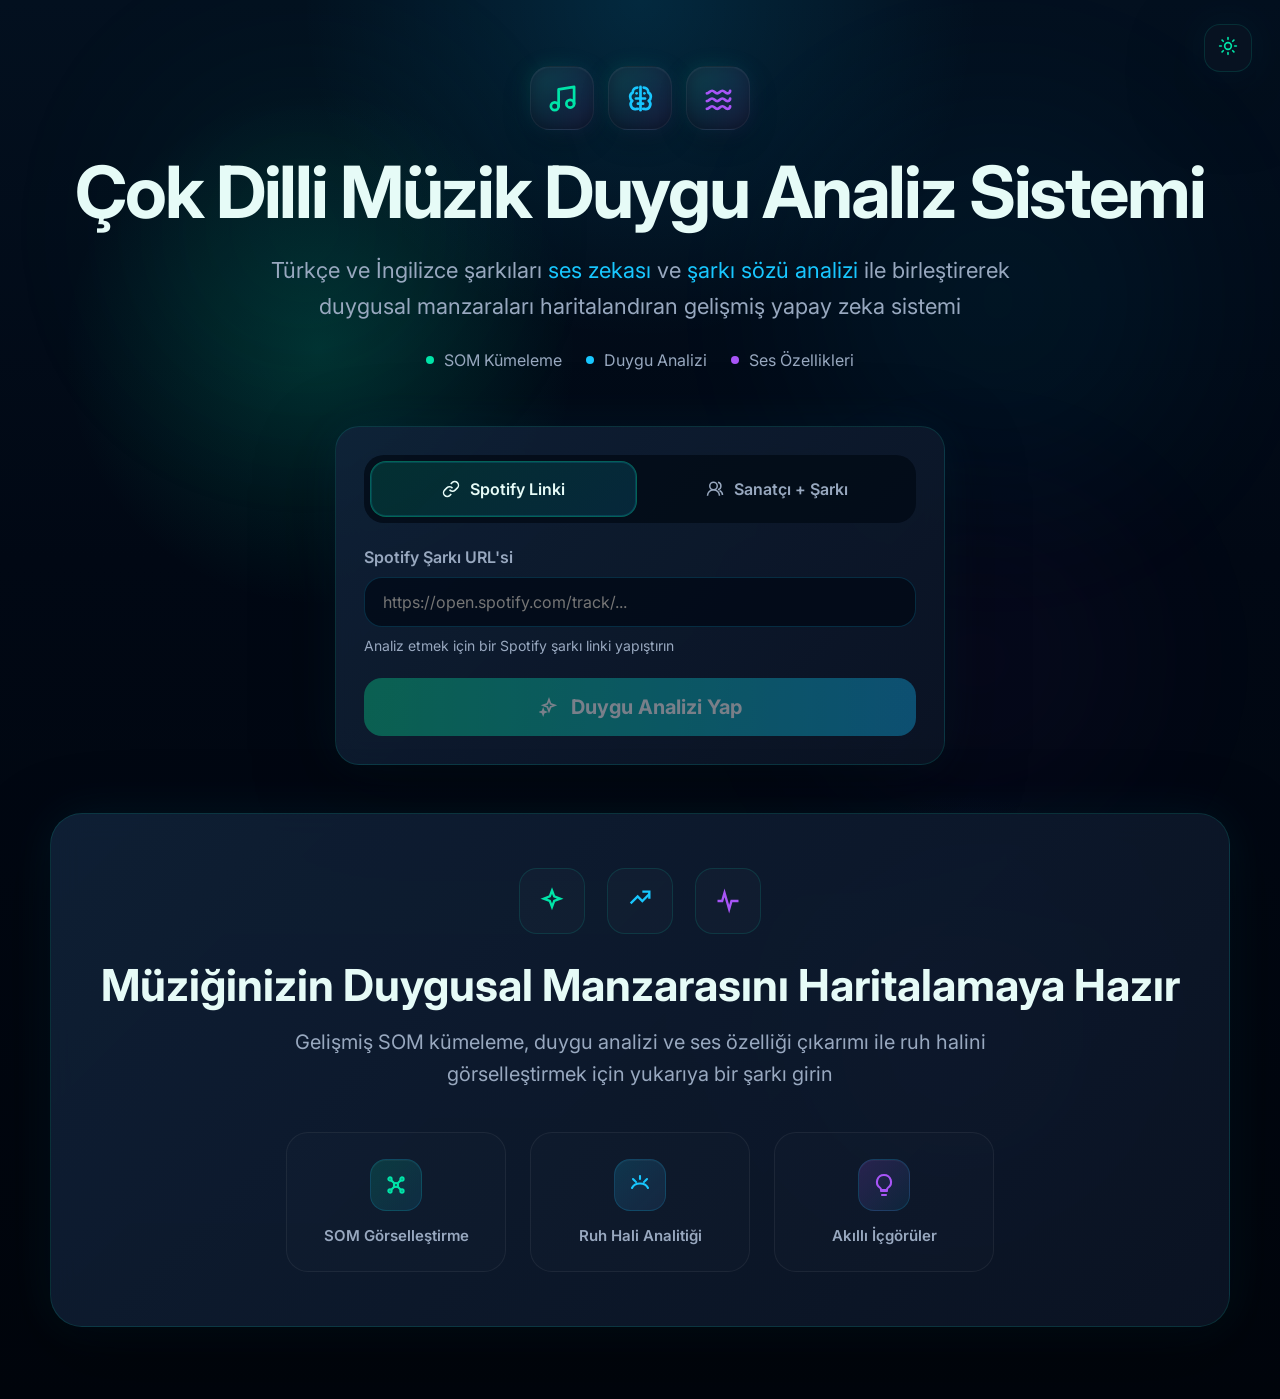
==== frontend/index.html @ 8e9bca15 "Add premium frontend UI for music mood analyzer" ====
<!DOCTYPE html>
<html lang="tr">

<head>
  <meta charset="UTF-8" />
  <meta name="viewport" content="width=device-width, initial-scale=1.0" />
  <title>Çok Dilli Müzik Duygu Analiz Sistemi</title>
  <link rel="preconnect" href="https://fonts.googleapis.com">
  <link rel="preconnect" href="https://fonts.gstatic.com" crossorigin>
  <link href="https://fonts.googleapis.com/css2?family=Inter:wght@400;500;600;700;800&display=swap" rel="stylesheet">
  <link rel="stylesheet" href="styles.css" />
</head>

<body data-theme="dark">
  <div class="bg-orb orb-1"></div>
  <div class="bg-orb orb-2"></div>
  <div class="bg-orb orb-3"></div>

  <button class="theme-toggle" id="themeToggle" aria-label="Temayı değiştir">
    <span class="theme-toggle__sun">
      <svg viewBox="0 0 24 24" fill="none" stroke="currentColor" stroke-width="2" stroke-linecap="round"
        stroke-linejoin="round">
        <circle cx="12" cy="12" r="4"></circle>
        <path d="M12 2v2"></path>
        <path d="M12 20v2"></path>
        <path d="m4.93 4.93 1.41 1.41"></path>
        <path d="m17.66 17.66 1.41 1.41"></path>
        <path d="M2 12h2"></path>
        <path d="M20 12h2"></path>
        <path d="m6.34 17.66-1.41 1.41"></path>
        <path d="m19.07 4.93-1.41 1.41"></path>
      </svg>
    </span>
  </button>

  <main class="page">
    <section class="hero container">
      <div class="hero-icons">
        <div class="icon-wrapper music-icon" aria-hidden="true">
          <svg viewBox="0 0 24 24" fill="none" stroke="currentColor" stroke-width="2.1" stroke-linecap="round"
            stroke-linejoin="round">
            <path d="M9 18V5l12-2v13"></path>
            <circle cx="6" cy="18" r="3"></circle>
            <circle cx="18" cy="16" r="3"></circle>
          </svg>
        </div>

        <div class="icon-wrapper brain-icon" aria-hidden="true">
          <svg viewBox="0 0 24 24" fill="none" stroke="currentColor" stroke-width="2.1" stroke-linecap="round"
            stroke-linejoin="round">
            <path d="M9.5 3.5A3.5 3.5 0 0 0 6 7v.3A3.7 3.7 0 0 0 4 10.7c0 1.3.66 2.45 1.68 3.1A3.6 3.6 0 0 0 9 20h1">
            </path>
            <path
              d="M14.5 3.5A3.5 3.5 0 0 1 18 7v.3a3.7 3.7 0 0 1 2 3.4c0 1.3-.66 2.45-1.68 3.1A3.6 3.6 0 0 1 15 20h-1">
            </path>
            <path d="M12 3v18"></path>
            <path d="M9 8h.01"></path>
            <path d="M15 8h.01"></path>
            <path d="M8.5 12H12"></path>
            <path d="M12 12h3.5"></path>
            <path d="M10 16h2"></path>
            <path d="M12 16h2"></path>
          </svg>
        </div>

        <div class="icon-wrapper wave-icon" aria-hidden="true">
          <svg viewBox="0 0 24 24" fill="none" stroke="currentColor" stroke-width="2.1" stroke-linecap="round"
            stroke-linejoin="round">
            <path d="M3 8c2 0 2-2 4-2s2 2 4 2 2-2 4-2 2 2 4 2 2-2 2-2"></path>
            <path d="M3 14c2 0 2-2 4-2s2 2 4 2 2-2 4-2 2 2 4 2 2-2 2-2"></path>
            <path d="M3 20c2 0 2-2 4-2s2 2 4 2 2-2 4-2 2 2 4 2 2-2 2-2"></path>
          </svg>
        </div>
      </div>

      <h1>Çok Dilli Müzik Duygu Analiz Sistemi</h1>
      <p class="hero-subtitle">
        Türkçe ve İngilizce şarkıları <span>ses zekası</span> ve <span>şarkı sözü analizi</span>
        ile birleştirerek duygusal manzaraları haritalandıran gelişmiş yapay zeka sistemi
      </p>

      <div class="hero-tags">
        <span><i class="dot dot-green"></i>SOM Kümeleme</span>
        <span><i class="dot dot-cyan"></i>Duygu Analizi</span>
        <span><i class="dot dot-purple"></i>Ses Özellikleri</span>
      </div>
    </section>

    <section class="analyzer container glass-panel">
      <div class="input-tabs" role="tablist" aria-label="Girdi tipi seçimi">
        <button class="tab-btn active" data-mode="spotify" role="tab" aria-selected="true">
          <svg viewBox="0 0 24 24" fill="none" stroke="currentColor" stroke-width="2">
            <path d="M10 13a5 5 0 0 0 7.54.54l3-3a5 5 0 0 0-7.07-7.07L11.65 5.3"></path>
            <path d="M14 11a5 5 0 0 0-7.54-.54l-3 3a5 5 0 0 0 7.07 7.07l1.83-1.83"></path>
          </svg>
          Spotify Linki
        </button>
        <button class="tab-btn" data-mode="manual" role="tab" aria-selected="false">
          <svg viewBox="0 0 24 24" fill="none" stroke="currentColor" stroke-width="2">
            <path d="M18 21a8 8 0 0 0-16 0"></path>
            <circle cx="10" cy="8" r="5"></circle>
            <path d="M22 20c0-3-2-5-4-6"></path>
            <path d="M16 3.13a5 5 0 0 1 0 9.75"></path>
          </svg>
          Sanatçı + Şarkı
        </button>
      </div>

      <form id="analysisForm" class="analysis-form" novalidate>
        <div class="mode-panel" id="spotifyPanel">
          <label class="field-label" for="spotifyUrl">Spotify Şarkı URL'si</label>
          <input id="spotifyUrl" class="field-input" type="url" placeholder="https://open.spotify.com/track/..." />
          <p class="helper-text">Analiz etmek için bir Spotify şarkı linki yapıştırın</p>
        </div>

        <div class="mode-panel hidden" id="manualPanel">
          <label class="field-label" for="artistName">Sanatçı Adı</label>
          <input id="artistName" class="field-input" type="text" placeholder="Sezen Aksu" />

          <label class="field-label second-label" for="songName">Şarkı Adı</label>
          <input id="songName" class="field-input" type="text" placeholder="Zalim" />
          <p class="helper-text">Manuel analiz için hem sanatçı hem de şarkı adını girin</p>
        </div>

        <button class="primary-btn" id="analyzeBtn" type="submit" disabled>
          <svg viewBox="0 0 24 24" fill="none" stroke="currentColor" stroke-width="2">
            <path d="m12 3 1.9 5.1L19 10l-5.1 1.9L12 17l-1.9-5.1L5 10l5.1-1.9L12 3Z"></path>
            <path d="M5 21l.8-2.2L8 18l-2.2-.8L5 15l-.8 2.2L2 18l2.2.8L5 21Z"></path>
          </svg>
          Duygu Analizi Yap
        </button>
      </form>
    </section>

    <section class="container state-panel glass-panel" id="emptyState">
      <div class="state-icons">
        <span class="mini-icon mini-green">
          <svg viewBox="0 0 24 24" fill="none" stroke="currentColor" stroke-width="2">
            <path d="m12 3 1.9 5.1L19 10l-5.1 1.9L12 17l-1.9-5.1L5 10l5.1-1.9L12 3Z"></path>
          </svg>
        </span>
        <span class="mini-icon mini-cyan">
          <svg viewBox="0 0 24 24" fill="none" stroke="currentColor" stroke-width="2">
            <path d="m4 14 6-6 4 4 6-6"></path>
            <path d="M20 10V4h-6"></path>
          </svg>
        </span>
        <span class="mini-icon mini-purple">
          <svg viewBox="0 0 24 24" fill="none" stroke="currentColor" stroke-width="2">
            <path d="M3 12h4l2-7 4 14 2-7h6"></path>
          </svg>
        </span>
      </div>
      <h2>Müziğinizin Duygusal Manzarasını Haritalamaya Hazır</h2>
      <p>Gelişmiş SOM kümeleme, duygu analizi ve ses özelliği çıkarımı ile ruh halini görselleştirmek için yukarıya bir
        şarkı girin</p>
      <div class="empty-grid">
        <div class="empty-box">
          <div class="empty-icon icon-som">
            <svg viewBox="0 0 24 24" fill="none" stroke="currentColor" stroke-width="2.1" stroke-linecap="round"
              stroke-linejoin="round">
              <circle cx="6" cy="6" r="1.6"></circle>
              <circle cx="18" cy="6" r="1.6"></circle>
              <circle cx="6" cy="18" r="1.6"></circle>
              <circle cx="18" cy="18" r="1.6"></circle>
              <circle cx="12" cy="12" r="2"></circle>
              <path d="M7.5 7.5 10.5 10.5"></path>
              <path d="M16.5 7.5 13.5 10.5"></path>
              <path d="M7.5 16.5 10.5 13.5"></path>
              <path d="M16.5 16.5 13.5 13.5"></path>
            </svg>
          </div>
          <strong>SOM Görselleştirme</strong>
        </div>

        <div class="empty-box">
          <div class="empty-icon icon-mood">
            <svg viewBox="0 0 24 24" fill="none" stroke="currentColor" stroke-width="2.1" stroke-linecap="round"
              stroke-linejoin="round">
              <path d="M4 15c1.2-2.8 3.8-4.5 8-4.5s6.8 1.7 8 4.5"></path>
              <path d="M8 9h.01"></path>
              <path d="M16 9h.01"></path>
              <path d="M12 3v3"></path>
              <path d="M5 6l2 2"></path>
              <path d="M19 6l-2 2"></path>
            </svg>
          </div>
          <strong>Ruh Hali Analitiği</strong>
        </div>

        <div class="empty-box">
          <div class="empty-icon icon-insight">
            <svg viewBox="0 0 24 24" fill="none" stroke="currentColor" stroke-width="2.1" stroke-linecap="round"
              stroke-linejoin="round">
              <path d="M9 18h6"></path>
              <path d="M10 22h4"></path>
              <path d="M12 2a7 7 0 0 0-4 12.75c.6.42 1 1.1 1 1.84V17h6v-.41c0-.74.4-1.42 1-1.84A7 7 0 0 0 12 2z"></path>
            </svg>
          </div>
          <strong>Akıllı İçgörüler</strong>
        </div>
      </div>
    </section>

    <section class="container state-panel glass-panel hidden" id="loadingState">
      <div class="loader-ring"></div>
      <h2>Şarkınız Analiz Ediliyor</h2>
      <div class="progress-bar"><span id="progressFill"></span></div>
      <ul class="loading-steps" id="loadingSteps">
        <li class="active">Track özellikleri çıkarılıyor</li>
        <li>Şarkı sözü duygusu inceleniyor</li>
        <li>Duygusal koordinatlar hesaplanıyor</li>
        <li>SOM küme haritası oluşturuluyor</li>
      </ul>
      <div class="grid-loader">
        <span></span><span></span><span></span><span></span><span></span>
        <span></span><span></span><span></span><span></span><span></span>
        <span></span><span></span><span></span><span></span><span></span>
        <span></span><span></span><span></span><span></span><span></span>
        <span></span><span></span><span></span><span></span><span></span>
      </div>
    </section>

    <section class="container results hidden" id="resultsSection">
      <div class="glass-panel som-panel">
        <h2>Kendini Düzenleyen Harita Analizi</h2>
        <p>Duygusal konumlandırma ve ruh hali küme görselleştirmesi</p>

        <div class="som-map" id="somMap">
          <div class="som-region region-top-left">Enerjik</div>
          <div class="som-region region-top-right">Mutlu</div>
          <div class="som-region region-center">Nötr</div>
          <div class="som-region region-bottom-left">Sakin</div>
          <div class="som-region region-bottom-right">Melankolik</div>
          <div class="coord-chip" id="coordChip">Konum: (3.2, 1.8)</div>
          <div class="song-marker" id="songMarker"></div>
        </div>
      </div>

      <div class="result-grid top-grid">
        <article class="glass-panel summary-card">
          <div class="card-head">
            <div>
              <span class="eyebrow">Tahmin Edilen Ruh Hali</span>
              <h3 id="moodTitle">Enerjik ve Mutlu</h3>
            </div>
            <div class="icon-badge badge-green">
              <svg viewBox="0 0 24 24" fill="none" stroke="currentColor" stroke-width="2">
                <path
                  d="M19 14c1.49-1.46 2-3.23 2-4.8A5.2 5.2 0 0 0 15.8 4C14.24 4 12.7 4.74 12 6c-.7-1.26-2.24-2-3.8-2A5.2 5.2 0 0 0 3 9.2c0 1.57.51 3.34 2 4.8L12 21Z">
                </path>
              </svg>
            </div>
          </div>

          <div class="metric-row">
            <div class="metric-head"><span>Güven</span><strong id="confidenceValue">87%</strong></div>
            <div class="metric-track"><span id="confidenceBar"></span></div>
          </div>

          <div class="metric-row">
            <div class="metric-head"><span>Yoğunluk</span><strong id="intensityValue">78%</strong></div>
            <div class="metric-track purple"><span id="intensityBar"></span></div>
          </div>

          <div class="card-footnote" id="footnote">Yüksek korelasyon tespit edildi</div>
        </article>

        <article class="glass-panel song-card">
          <div class="card-head">
            <div>
              <span class="eyebrow">Şarkı Bilgisi</span>
              <h3 id="songTitle">Yalnızlık Paylaşılmaz</h3>
              <p class="artist" id="artistTitle">Teoman</p>
            </div>
            <div class="icon-badge badge-cyan">
              <svg viewBox="0 0 24 24" fill="none" stroke="currentColor" stroke-width="2">
                <path d="M9 18V5l12-2v13"></path>
                <circle cx="6" cy="18" r="3"></circle>
                <circle cx="18" cy="16" r="3"></circle>
              </svg>
            </div>
          </div>
          <div class="meta-list">
            <div><span>Kaynak:</span> <strong id="sourceValue">Spotify</strong></div>
            <div><span>Dil:</span> <strong class="pill" id="languageValue">Türkçe</strong></div>
          </div>
        </article>
      </div>


      <div class="result-grid charts-grid">
        <article class="glass-panel chart-card">
          <h3>Ses Özellikleri</h3>
          <svg class="radar-svg" viewBox="0 0 420 320" id="radarChart"></svg>
        </article>

        <article class="glass-panel chart-card">
          <h3>Ruh Hali Dağılımı</h3>
          <div class="horizontal-chart" id="moodBars"></div>
        </article>
      </div>

      <article class="glass-panel chart-card full-width">
        <h3>Duygu Analizi</h3>
        <div class="vertical-chart" id="lyricsBars"></div>
      </article>
    </section>
  </main>

  <script src="script.js"></script>
</body>

</html>
---- frontend/styles.css ----
:root {
  --bg: #020617;
  --bg-secondary: #061428;
  --surface: rgba(13, 27, 45, 0.84);
  --surface-strong: rgba(8, 19, 34, 0.95);
  --surface-soft: rgba(17, 31, 53, 0.68);
  --text: #e6fbf7;
  --text-soft: #98a8bf;
  --border: rgba(0, 255, 200, 0.12);
  --shadow: 0 24px 80px rgba(0, 0, 0, 0.4), 0 0 50px rgba(0, 197, 255, 0.08);
  --green: #00e4a8;
  --green-2: #00b88a;
  --cyan: #18c7ff;
  --purple: #a855f7;
  --yellow: #fbbf24;
  --graybar: #7a8699;
  --panel-gradient: linear-gradient(135deg, rgba(17, 36, 60, 0.82), rgba(11, 20, 36, 0.92));
  --page-gradient: radial-gradient(circle at top center, rgba(0, 194, 255, 0.14), transparent 22%),
    radial-gradient(circle at 25% 25%, rgba(0, 228, 168, 0.16), transparent 18%),
    radial-gradient(circle at 75% 75%, rgba(124, 58, 237, 0.12), transparent 18%),
    linear-gradient(180deg, #03101f 0%, #010814 40%, #00050c 100%);
}

* { box-sizing: border-box; }
html { scroll-behavior: smooth; }
body {
  margin: 0;
  min-height: 100vh;
  font-family: "Inter", system-ui, sans-serif;
  color: var(--text);
  background: var(--page-gradient);
  overflow-x: hidden;
}

button, input { font: inherit; }
.hidden { display: none !important; }

.page {
  position: relative;
  padding: 42px 0 72px;
}

.container {
  width: min(1180px, calc(100% - 40px));
  margin: 0 auto;
}

.bg-orb {
  position: fixed;
  border-radius: 50%;
  filter: blur(110px);
  opacity: 0.32;
  pointer-events: none;
  z-index: -1;
}
.orb-1 { width: 300px; height: 300px; top: 80px; left: 12%; background: rgba(0, 228, 168, 0.22); }
.orb-2 { width: 360px; height: 360px; top: 120px; right: 8%; background: rgba(24, 199, 255, 0.2); }
.orb-3 { width: 300px; height: 300px; bottom: 10%; right: 12%; background: rgba(168, 85, 247, 0.18); }

.theme-toggle {
  position: fixed;
  top: 24px;
  right: 28px;
  width: 48px;
  height: 48px;
  border-radius: 16px;
  border: 1px solid var(--border);
  background: var(--surface-strong);
  color: var(--green);
  box-shadow: var(--shadow);
  display: grid;
  place-items: center;
  cursor: pointer;
  z-index: 10;
}
.theme-toggle svg { width: 20px; height: 20px; }

.glass-panel {
  background: var(--panel-gradient);
  border: 1px solid var(--border);
  box-shadow: var(--shadow);
  backdrop-filter: blur(16px);
}

.hero {
  text-align: center;
  padding-top: 24px;
}
.hero-icons {
  display: inline-flex;
  align-items: center;
  gap: 14px;
  margin-bottom: 24px;
}

.icon-wrapper {
  width: 64px;
  height: 64px;
  border-radius: 20px;
  display: grid;
  place-items: center;
  position: relative;
  background:
    linear-gradient(180deg, rgba(18, 35, 58, 0.9), rgba(8, 18, 34, 0.92));
  border: 1px solid rgba(255, 255, 255, 0.06);
  box-shadow:
    0 10px 28px rgba(0, 0, 0, 0.24),
    inset 0 1px 0 rgba(255, 255, 255, 0.04);
  backdrop-filter: blur(10px);
}

.icon-wrapper::before {
  content: "";
  position: absolute;
  inset: -1px;
  border-radius: inherit;
  background: linear-gradient(135deg,
    rgba(0, 228, 168, 0.36),
    rgba(24, 199, 255, 0.18),
    rgba(168, 85, 247, 0.24));
  z-index: -1;
  filter: blur(10px);
  opacity: 0.55;
}

.icon-wrapper svg {
  width: 31px;
  height: 31px;
}

.music-icon { color: var(--green); }
.brain-icon { color: var(--cyan); }
.wave-icon  { color: var(--purple); }

body[data-theme="light"] .icon-wrapper {
  background: linear-gradient(180deg, rgba(255,255,255,0.9), rgba(241,248,255,0.92));
  border: 1px solid rgba(24, 199, 255, 0.12);
}
.hero h1 {
  margin: 0;
  font-size: clamp(42px, 6vw, 72px);
  font-weight: 700;
  line-height: 1.05;
  letter-spacing: -0.03em;
}
.hero-subtitle {
  width: min(820px, 100%);
  margin: 22px auto 0;
  font-size: clamp(18px, 2vw, 22px);
  color: var(--text-soft);
  line-height: 1.65;
}
.hero-subtitle span {
  color: var(--cyan);
}
.hero-tags {
  margin-top: 26px;
  display: flex;
  justify-content: center;
  flex-wrap: wrap;
  gap: 24px;
  color: var(--text-soft);
}
.hero-tags span {
  display: inline-flex;
  align-items: center;
  gap: 10px;
}
.dot {
  width: 8px;
  height: 8px;
  border-radius: 50%;
  display: inline-block;
}
.dot-green { background: var(--green); }
.dot-cyan { background: var(--cyan); }
.dot-purple { background: var(--purple); }

.analyzer {
  width: min(610px, calc(100% - 40px));
  margin-top: 56px;
  padding: 28px;
  border-radius: 24px;
}
.input-tabs {
  display: grid;
  grid-template-columns: 1fr 1fr;
  gap: 6px;
  padding: 6px;
  border-radius: 20px;
  background: rgba(2, 10, 22, 0.8);
}
.tab-btn {
  min-height: 56px;
  border: 1px solid transparent;
  border-radius: 16px;
  background: transparent;
  color: var(--text-soft);
  cursor: pointer;
  font-weight: 600;
  display: inline-flex;
  align-items: center;
  justify-content: center;
  gap: 10px;
  transition: 0.25s ease;
}
.tab-btn svg { width: 18px; height: 18px; }
.tab-btn.active {
  color: var(--text);
  background: linear-gradient(135deg, rgba(0, 228, 168, 0.16), rgba(24, 199, 255, 0.14));
  border-color: rgba(0, 228, 168, 0.3);
  box-shadow: inset 0 0 0 1px rgba(24, 199, 255, 0.15);
}
.analysis-form {
  margin-top: 24px;
}
.field-label {
  display: block;
  margin-bottom: 10px;
  font-weight: 600;
  color: var(--text-soft);
}
.second-label { margin-top: 18px; }
.field-input {
  width: 100%;
  height: 50px;
  border-radius: 18px;
  border: 1px solid rgba(24, 199, 255, 0.18);
  background: rgba(0, 8, 20, 0.7);
  color: var(--text);
  padding: 0 18px;
  outline: none;
  transition: 0.25s ease;
}
body[data-theme="light"] .field-input {
  background: rgba(255, 255, 255, 0.72);
}
.field-input:focus {
  border-color: rgba(24, 199, 255, 0.62);
  box-shadow: 0 0 0 3px rgba(24, 199, 255, 0.12);
}
.helper-text {
  font-size: 14px;
  color: var(--text-soft);
  margin: 10px 0 0;
}
.primary-btn {
  width: 100%;
  margin-top: 24px;
  min-height: 58px;
  border: 0;
  border-radius: 18px;
  background: linear-gradient(90deg, #09b77e 0%, #1099d0 100%);
  color: white;
  font-weight: 700;
  font-size: 20px;
  display: inline-flex;
  align-items: center;
  justify-content: center;
  gap: 12px;
  cursor: pointer;
  box-shadow: 0 18px 40px rgba(0, 228, 168, 0.18);
  transition: transform 0.22s ease, opacity 0.22s ease;
}
.primary-btn svg { width: 20px; height: 20px; }
.primary-btn:hover:not(:disabled) { transform: translateY(-1px); }
.primary-btn:disabled {
  opacity: 0.45;
  cursor: not-allowed;
  box-shadow: none;
}

.state-panel {
  margin-top: 48px;
  border-radius: 32px;
  padding: 54px 28px;
  text-align: center;
}
.state-icons {
  display: flex;
  justify-content: center;
  gap: 22px;
  margin-bottom: 24px;
}
.mini-icon {
  width: 66px;
  height: 66px;
  border-radius: 18px;
  display: grid;
  place-items: center;
  background: rgba(255, 255, 255, 0.02);
  border: 1px solid var(--border);
}
.mini-icon svg { width: 28px; height: 28px; }
.mini-green { color: var(--green); }
.mini-cyan { color: var(--cyan); }
.mini-purple { color: var(--purple); }
.state-panel h2 {
  margin: 0;
  font-size: clamp(28px, 4vw, 44px);
}
.state-panel p {
  width: min(760px, 100%);
  margin: 14px auto 0;
  color: var(--text-soft);
  font-size: 20px;
  line-height: 1.6;
}
.empty-grid {
  margin-top: 42px;
  display: grid;
  grid-template-columns: repeat(3, minmax(180px, 220px));
  justify-content: center;
  gap: 24px;
}
.empty-box {
  border-radius: 22px;
  padding: 26px 18px;
  border: 1px solid rgba(255, 255, 255, 0.06);
  background: rgba(255, 255, 255, 0.01);
  text-align: center;
}

.empty-icon {
  width: 52px;
  height: 52px;
  border-radius: 16px;
  display: grid;
  place-items: center;
  margin: 0 auto 14px;
  border: 1px solid rgba(24, 199, 255, 0.16);
  box-shadow: inset 0 1px 0 rgba(255,255,255,0.04);
}

.empty-icon svg {
  width: 24px;
  height: 24px;
}

.icon-som {
  color: var(--green);
  background: linear-gradient(135deg, rgba(0, 228, 168, 0.16), rgba(24, 199, 255, 0.10));
}

.icon-mood {
  color: var(--cyan);
  background: linear-gradient(135deg, rgba(24, 199, 255, 0.16), rgba(90, 160, 255, 0.10));
}

.icon-insight {
  color: var(--purple);
  background: linear-gradient(135deg, rgba(168, 85, 247, 0.18), rgba(24, 199, 255, 0.08));
}

.empty-box strong {
  color: var(--text-soft);
  font-weight: 600;
  font-size: 15px;
}
.loader-ring {
  width: 84px;
  height: 84px;
  margin: 0 auto 24px;
  border-radius: 50%;
  border: 4px solid transparent;
  border-top-color: var(--green);
  border-right-color: var(--cyan);
  border-bottom-color: var(--purple);
  animation: spin 1.1s linear infinite;
  box-shadow:
    0 0 20px rgba(0, 228, 168, 0.14),
    0 0 34px rgba(168, 85, 247, 0.1);
}
.progress-bar {
  width: min(420px, 100%);
  height: 8px;
  margin: 22px auto 26px;
  background: rgba(255, 255, 255, 0.08);
  border-radius: 999px;
  overflow: hidden;
}
.progress-bar span {
  display: block;
  width: 22%;
  height: 100%;
  border-radius: inherit;
  background: linear-gradient(90deg, var(--green), var(--purple));
  transition: width 0.35s ease;
}
.loading-steps {
  list-style: none;
  padding: 0;
  margin: 0 auto 34px;
  width: min(540px, 100%);
  display: grid;
  gap: 12px;
}
#loadingState h2 {
  font-size: clamp(34px, 5vw, 58px);
  line-height: 1.08;
  margin-bottom: 12px;
  letter-spacing: -0.03em;
}
.loading-steps li {
  font-size: 17px;
  font-weight: 600;
  letter-spacing: -0.01em;
  color: var(--text-soft);
  opacity: 0.2;
  transform: translateY(10px);
  filter: blur(3px);
  transition:
    opacity 0.45s ease,
    transform 0.45s ease,
    filter 0.45s ease,
    color 0.45s ease;
}

.loading-steps li.active {
  opacity: 1;
  transform: translateY(0);
  filter: blur(0);
  background: linear-gradient(90deg, var(--green), var(--cyan), var(--purple));
  background-size: 200% 100%;
  -webkit-background-clip: text;
  background-clip: text;
  color: transparent;
  -webkit-text-fill-color: transparent;
  animation: gradientTextFlow 2.2s linear infinite, stepPop 0.55s ease;
}

.loading-steps li.done {
  opacity: 0.62;
  transform: translateY(0);
  filter: blur(0);
  color: var(--text-soft);
}

@keyframes gradientTextFlow {
  0% { background-position: 0% 50%; }
  100% { background-position: 200% 50%; }
}

@keyframes stepPop {
  0% {
    opacity: 0;
    transform: translateY(12px) scale(0.98);
    filter: blur(4px);
  }
  100% {
    opacity: 1;
    transform: translateY(0) scale(1);
    filter: blur(0);
  }
}
.grid-loader {
  width: min(460px, 100%);
  margin: 0 auto;
  display: grid;
  grid-template-columns: repeat(5, 1fr);
  gap: 8px;
}
.grid-loader span {
  display: block;
  aspect-ratio: 1;
  border-radius: 8px;
  background: rgba(255, 255, 255, 0.03);
  border: 1px solid rgba(255,255,255,0.04);
  animation: pulse 1.5s infinite ease-in-out;
}
.grid-loader span:nth-child(odd) { animation-delay: 0.15s; }
.grid-loader span:nth-child(3n) { animation-delay: 0.35s; }

.results {
  margin-top: 48px;
  display: grid;
  gap: 24px;
}
.som-panel {
  border-radius: 32px;
  padding: 36px 28px 28px;
}
.som-panel h2 {
  margin: 0;
  font-size: clamp(34px, 4vw, 56px);
  text-align: center;
}
.som-panel p {
  text-align: center;
  color: var(--text-soft);
  margin: 12px 0 28px;
  font-size: 20px;
}
.som-map {
  position: relative;
  width: min(680px, 100%);
  aspect-ratio: 1 / 1;
  margin: 0 auto;
  border-radius: 22px;
  overflow: hidden;
  border: 1px solid rgba(255,255,255,0.04);
  background:
    radial-gradient(circle at 50% 50%, rgba(255,255,255,0.03), transparent 34%),
    linear-gradient(180deg, rgba(255,255,255,0.02), rgba(255,255,255,0.01));
}
.som-map::before {
  content: "";
  position: absolute;
  inset: 0;
  background-image:
    radial-gradient(circle, rgba(130, 150, 180, 0.18) 0 3px, transparent 3.5px);
  background-size: 20% 20%;
  background-position: 10% 10%;
  opacity: 0.6;
}
.som-region {
  position: absolute;
  width: 170px;
  height: 170px;
  border-radius: 50%;
  border: 3px solid rgba(255,255,255,0.05);
  display: grid;
  place-items: center;
  color: var(--text-soft);
  font-size: 16px;
  background: rgba(255,255,255,0.02);
}
.region-top-left { top: -26px; left: -34px; }
.region-top-right { top: -26px; right: -34px; }
.region-center { top: 34%; left: 35%; }
.region-bottom-left { left: -34px; bottom: -26px; }
.region-bottom-right { right: -34px; bottom: -26px; }
.coord-chip {
  position: absolute;
  top: 16px;
  right: 16px;
  padding: 12px 16px;
  border-radius: 16px;
  border: 1px solid rgba(0, 228, 168, 0.24);
  background: rgba(3, 17, 24, 0.8);
  color: var(--green);
  font-weight: 600;
  z-index: 2;
}
.song-marker {
  --marker-x: 74%;
  --marker-y: 46%;
  position: absolute;
  width: 90px;
  height: 90px;
  left: calc(var(--marker-x) - 45px);
  top: calc(var(--marker-y) - 45px);
  border-radius: 50%;
  background: radial-gradient(circle at 50% 50%, #efefef 0 28%, var(--green) 29% 64%, transparent 65%);
  box-shadow: 0 0 0 2px rgba(0, 228, 168, 0.08), 0 0 34px rgba(0, 228, 168, 0.22);
}
.song-marker::before {
  content: "";
  position: absolute;
  inset: -20px;
  border-radius: inherit;
  border: 3px dashed rgba(0, 228, 168, 0.8);
  animation: pulse-ring 2s ease-out infinite;
}

.result-grid {
  display: grid;
  gap: 24px;
}
.top-grid {
  grid-template-columns: 1fr 1fr;
}
.charts-grid {
  grid-template-columns: 1fr 1fr;
}
.summary-card,
.song-card,
.chart-card {
  border-radius: 26px;
  padding: 24px;
}
.card-head {
  display: flex;
  justify-content: space-between;
  gap: 16px;
  align-items: flex-start;
}
.eyebrow {
  display: block;
  color: var(--text-soft);
  font-size: 14px;
  margin-bottom: 8px;
}
.summary-card h3,
.song-card h3,
.chart-card h3 {
  margin: 0;
  font-size: clamp(28px, 3vw, 40px);
}
.song-card .artist { color: var(--text-soft); margin: 10px 0 0; font-size: 20px; }
.icon-badge {
  width: 52px;
  height: 52px;
  display: grid;
  place-items: center;
  border-radius: 16px;
  border: 1px solid var(--border);
}
.icon-badge svg { width: 24px; height: 24px; }
.badge-green { color: var(--green); background: rgba(0, 228, 168, 0.08); }
.badge-cyan { color: var(--cyan); background: rgba(24, 199, 255, 0.08); }
.badge-purple { color: var(--purple); background: rgba(168, 85, 247, 0.08); }
.metric-row { margin-top: 22px; }
.metric-head {
  display: flex;
  align-items: center;
  justify-content: space-between;
  margin-bottom: 10px;
}
.metric-head span { color: var(--text-soft); }
.metric-head strong { color: var(--text); }
.metric-track {
  height: 8px;
  background: rgba(255,255,255,0.07);
  border-radius: 999px;
  overflow: hidden;
}
.metric-track span {
  display: block;
  width: 70%;
  height: 100%;
  background: linear-gradient(90deg, var(--green), var(--cyan));
}
.metric-track.purple span {
  background: linear-gradient(90deg, #4daaf8, var(--purple));
}
.card-footnote {
  margin-top: 20px;
  padding-top: 16px;
  border-top: 1px solid rgba(255,255,255,0.06);
  color: var(--text-soft);
}
.meta-list {
  margin-top: 22px;
  display: grid;
  gap: 14px;
}
.meta-list div {
  display: flex;
  gap: 8px;
  align-items: center;
  color: var(--text-soft);
}
.pill {
  padding: 8px 12px;
  border-radius: 12px;
  background: rgba(168, 85, 247, 0.14);
  color: var(--purple);
  font-weight: 700;
}
.insight-head {
  display: flex;
  align-items: center;
  gap: 14px;
  font-weight: 700;
  color: var(--purple);
  margin-bottom: 18px;
}
.insight-card p {
  margin: 0;
  color: var(--text);
  line-height: 1.65;
  font-size: 18px;
}
.chart-card h3 { font-size: 20px; margin-bottom: 20px; }
.full-width { width: 100%; }

.radar-svg {
  width: 100%;
  height: 340px;
  display: block;
}
.horizontal-chart,
.vertical-chart {
  min-height: 320px;
}
.mood-row {
  display: grid;
  grid-template-columns: 90px 1fr 52px;
  align-items: center;
  gap: 16px;
  margin-bottom: 18px;
}
.mood-row .label { color: var(--text-soft); }
.mood-track {
  height: 40px;
  border-radius: 12px;
  background: rgba(255,255,255,0.04);
  position: relative;
  overflow: hidden;
}
.mood-fill {
  position: absolute;
  inset: 0 auto 0 0;
  border-radius: inherit;
}
.mood-value { color: var(--text-soft); text-align: right; }

.vertical-chart {
  display: grid;
  grid-template-columns: repeat(3, 1fr);
  gap: 26px;
  align-items: end;
  padding-top: 24px;
  min-height: 260px;
}
.vertical-item {
  display: grid;
  gap: 12px;
  align-items: end;
}
.vertical-bar-wrap {
  height: 180px;
  display: flex;
  align-items: end;
  padding-inline: 14px;
}
.vertical-bar {
  width: 100%;
  border-radius: 14px 14px 6px 6px;
  background: linear-gradient(180deg, #b063ff 0%, #8f4df0 100%);
  box-shadow: inset 0 1px 0 rgba(255,255,255,0.1);
}
.vertical-label {
  color: var(--text-soft);
  text-align: center;
  font-size: 15px;
}
.vertical-score {
  text-align: center;
  font-weight: 700;
}

@keyframes spin { to { transform: rotate(360deg); } }
@keyframes pulse { 0%, 100% { opacity: 0.55; } 50% { opacity: 1; } }
@keyframes pulse-ring {
  0% { transform: scale(0.85); opacity: 1; }
  100% { transform: scale(1.15); opacity: 0; }
}

@media (max-width: 1024px) {
  .top-grid,
  .charts-grid { grid-template-columns: 1fr; }
}

@media (max-width: 768px) {
  .page { padding-top: 28px; }
  .container { width: min(100% - 24px, 1000px); }
  .hero-tags { gap: 12px 18px; }
  .analyzer { width: calc(100% - 24px); padding: 18px; }
  .input-tabs { grid-template-columns: 1fr; }
  .state-panel { padding: 34px 18px; }
  .state-panel p { font-size: 17px; }
  .empty-grid { grid-template-columns: 1fr; }
  .som-map { aspect-ratio: auto; height: 460px; }
  .som-region { width: 130px; height: 130px; font-size: 14px; }
  .coord-chip { font-size: 13px; }
  .summary-card h3,
  .song-card h3 { font-size: 28px; }
  .vertical-chart { grid-template-columns: 1fr; min-height: auto; }
  .vertical-bar-wrap { height: 110px; }
}

/* =========================
   THEME VARIABLES
   Dark mode base olarak kalır.
   Light mode tüm sayfayı değişkenler üzerinden dönüştürür.
   ========================= */

body[data-theme="light"] {
  --bg: #f3f8fc;
  --bg-secondary: #e8f1f8;
  --surface: rgba(255, 255, 255, 0.78);
  --surface-strong: rgba(247, 251, 255, 0.92);
  --surface-soft: rgba(229, 238, 248, 0.75);
  --text: #08233d;
  --text-soft: #60738c;
  --border: rgba(24, 199, 255, 0.14);
  --shadow: 0 24px 70px rgba(61, 93, 124, 0.12), 0 0 40px rgba(24, 199, 255, 0.08);
  --panel-gradient: linear-gradient(
    135deg,
    rgba(255, 255, 255, 0.82),
    rgba(240, 247, 255, 0.92)
  );
  --page-gradient:
    radial-gradient(circle at top center, rgba(24, 199, 255, 0.12), transparent 22%),
    radial-gradient(circle at 18% 28%, rgba(0, 228, 168, 0.12), transparent 18%),
    radial-gradient(circle at 82% 72%, rgba(168, 85, 247, 0.08), transparent 18%),
    linear-gradient(180deg, #f5f9fc 0%, #edf4fa 42%, #e8eef5 100%);
}

/* =========================
   LIGHT MODE COMPONENT OVERRIDES
   ========================= */

body[data-theme="light"] {
  color-scheme: light;
}

body[data-theme="light"] .bg-orb {
  opacity: 0.18;
}

body[data-theme="light"] .theme-toggle {
  background: rgba(250, 252, 255, 0.9);
  color: var(--green);
  border-color: rgba(24, 199, 255, 0.16);
  box-shadow:
    0 18px 44px rgba(61, 93, 124, 0.12),
    inset 0 1px 0 rgba(255, 255, 255, 0.85);
}

body[data-theme="light"] .icon-wrapper {
  background: linear-gradient(180deg, rgba(255,255,255,0.9), rgba(241,248,255,0.92));
  border: 1px solid rgba(24, 199, 255, 0.12);
  box-shadow:
    0 10px 28px rgba(61, 93, 124, 0.12),
    inset 0 1px 0 rgba(255,255,255,0.86);
}

body[data-theme="light"] .input-tabs {
  padding: 7px;
  border-radius: 22px;
  background: linear-gradient(
    135deg,
    rgba(255, 255, 255, 0.96),
    rgba(238, 246, 255, 0.92)
  );
  border: 1px solid rgba(24, 199, 255, 0.16);
  box-shadow:
    inset 0 1px 0 rgba(255, 255, 255, 0.84),
    0 14px 36px rgba(24, 199, 255, 0.08);
}

body[data-theme="light"] .tab-btn {
  position: relative;
  min-height: 58px;
  border-radius: 17px;
  background: rgba(255, 255, 255, 0.58);
  color: #5f7087;
  border: 1px solid rgba(24, 199, 255, 0.10);
  box-shadow: inset 0 1px 0 rgba(255, 255, 255, 0.75);
}

body[data-theme="light"] .tab-btn:hover {
  color: #12324a;
  background: rgba(255, 255, 255, 0.86);
  border-color: rgba(24, 199, 255, 0.18);
}

body[data-theme="light"] .tab-btn.active {
  color: #083047;
  background: linear-gradient(
    135deg,
    rgba(0, 228, 168, 0.12),
    rgba(24, 199, 255, 0.14),
    rgba(168, 85, 247, 0.10)
  );
  border: 1px solid transparent;
  box-shadow:
    0 10px 24px rgba(24, 199, 255, 0.10),
    inset 0 1px 0 rgba(255, 255, 255, 0.55);
}

body[data-theme="light"] .tab-btn.active::before {
  content: "";
  position: absolute;
  inset: 0;
  padding: 1.5px;
  border-radius: inherit;
  background: linear-gradient(90deg, var(--green), var(--cyan), var(--purple));
  -webkit-mask:
    linear-gradient(#fff 0 0) content-box,
    linear-gradient(#fff 0 0);
  -webkit-mask-composite: xor;
  mask-composite: exclude;
  pointer-events: none;
}

body[data-theme="light"] .tab-btn svg {
  opacity: 0.9;
}

body[data-theme="light"] .field-input {
  background: rgba(255, 255, 255, 0.76);
  border-color: rgba(24, 199, 255, 0.16);
  color: #08233d;
  box-shadow: inset 0 1px 0 rgba(255, 255, 255, 0.72);
}

body[data-theme="light"] .field-input::placeholder {
  color: #8b9caf;
}

body[data-theme="light"] .field-input:focus {
  border-color: rgba(24, 199, 255, 0.42);
  box-shadow:
    0 0 0 3px rgba(24, 199, 255, 0.10),
    inset 0 1px 0 rgba(255, 255, 255, 0.78);
}

body[data-theme="light"] .helper-text,
body[data-theme="light"] .field-label,
body[data-theme="light"] .hero-tags,
body[data-theme="light"] .mood-row .label,
body[data-theme="light"] .mood-value,
body[data-theme="light"] .vertical-label,
body[data-theme="light"] .song-card .artist,
body[data-theme="light"] .eyebrow,
body[data-theme="light"] .card-footnote,
body[data-theme="light"] .state-panel p {
  color: var(--text-soft);
}

body[data-theme="light"] .mini-icon,
body[data-theme="light"] .empty-box {
  background: rgba(255, 255, 255, 0.52);
  border: 1px solid rgba(24, 199, 255, 0.12);
  box-shadow: inset 0 1px 0 rgba(255,255,255,0.7);
}

body[data-theme="light"] .empty-icon {
  border: 1px solid rgba(24, 199, 255, 0.14);
  box-shadow: inset 0 1px 0 rgba(255,255,255,0.7);
}

body[data-theme="light"] .empty-box strong {
  color: #56708c;
}
body[data-theme="light"] .icon-badge {
  background: rgba(255, 255, 255, 0.42);
  border-color: rgba(24, 199, 255, 0.12);
  box-shadow: inset 0 1px 0 rgba(255,255,255,0.68);
}

body[data-theme="light"] .empty-box span {
  background: linear-gradient(135deg, rgba(0, 228, 168, 0.16), rgba(168, 85, 247, 0.14));
  border-color: rgba(24, 199, 255, 0.16);
}

body[data-theme="light"] .progress-bar,
body[data-theme="light"] .metric-track,
body[data-theme="light"] .mood-track {
  background: rgba(8, 35, 61, 0.08);
}

body[data-theme="light"] .grid-loader span {
  background: rgba(24, 199, 255, 0.06);
  border-color: rgba(24, 199, 255, 0.08);
}

body[data-theme="light"] .som-map {
  border: 1px solid rgba(24, 199, 255, 0.14);
  background:
    radial-gradient(circle at 50% 50%, rgba(24, 199, 255, 0.08), transparent 30%),
    linear-gradient(180deg, rgba(255, 255, 255, 0.78), rgba(240, 247, 255, 0.86));
  box-shadow:
    inset 0 1px 0 rgba(255, 255, 255, 0.90),
    inset 0 0 0 1px rgba(24, 199, 255, 0.04);
}

body[data-theme="light"] .som-map::before {
  background-image:
    radial-gradient(circle, rgba(90, 120, 155, 0.28) 0 3.2px, transparent 3.6px);
  opacity: 0.9;
}

body[data-theme="light"] .som-region {
  border: 2px solid rgba(90, 120, 155, 0.16);
  background: rgba(223, 236, 248, 0.38);
  color: #5b6f88;
  backdrop-filter: blur(2px);
  text-shadow: 0 1px 0 rgba(255, 255, 255, 0.55);
}

body[data-theme="light"] .region-center {
  background: rgba(214, 231, 246, 0.52);
  border-color: rgba(90, 120, 155, 0.22);
}

body[data-theme="light"] .coord-chip {
  background: rgba(12, 32, 46, 0.88);
  color: #00d9a4;
  border: 1px solid rgba(0, 228, 168, 0.22);
  box-shadow: 0 10px 24px rgba(0, 228, 168, 0.10);
}

body[data-theme="light"] .song-marker {
  background: radial-gradient(
    circle at 50% 50%,
    #f8fbff 0 24%,
    #10d6a0 25% 62%,
    transparent 63%
  );
  box-shadow:
    0 0 0 4px rgba(255, 255, 255, 0.75),
    0 0 0 10px rgba(0, 228, 168, 0.10),
    0 0 34px rgba(0, 228, 168, 0.22);
}

body[data-theme="light"] .song-marker::before {
  border: 3px dashed rgba(0, 228, 168, 0.34);
}

body[data-theme="light"] .pill {
  background: rgba(168, 85, 247, 0.12);
  color: #8b4de0;
}

body[data-theme="light"] .insight-card p {
  color: var(--text);
}

body[data-theme="light"] .vertical-bar {
  box-shadow: inset 0 1px 0 rgba(255,255,255,0.24);
}
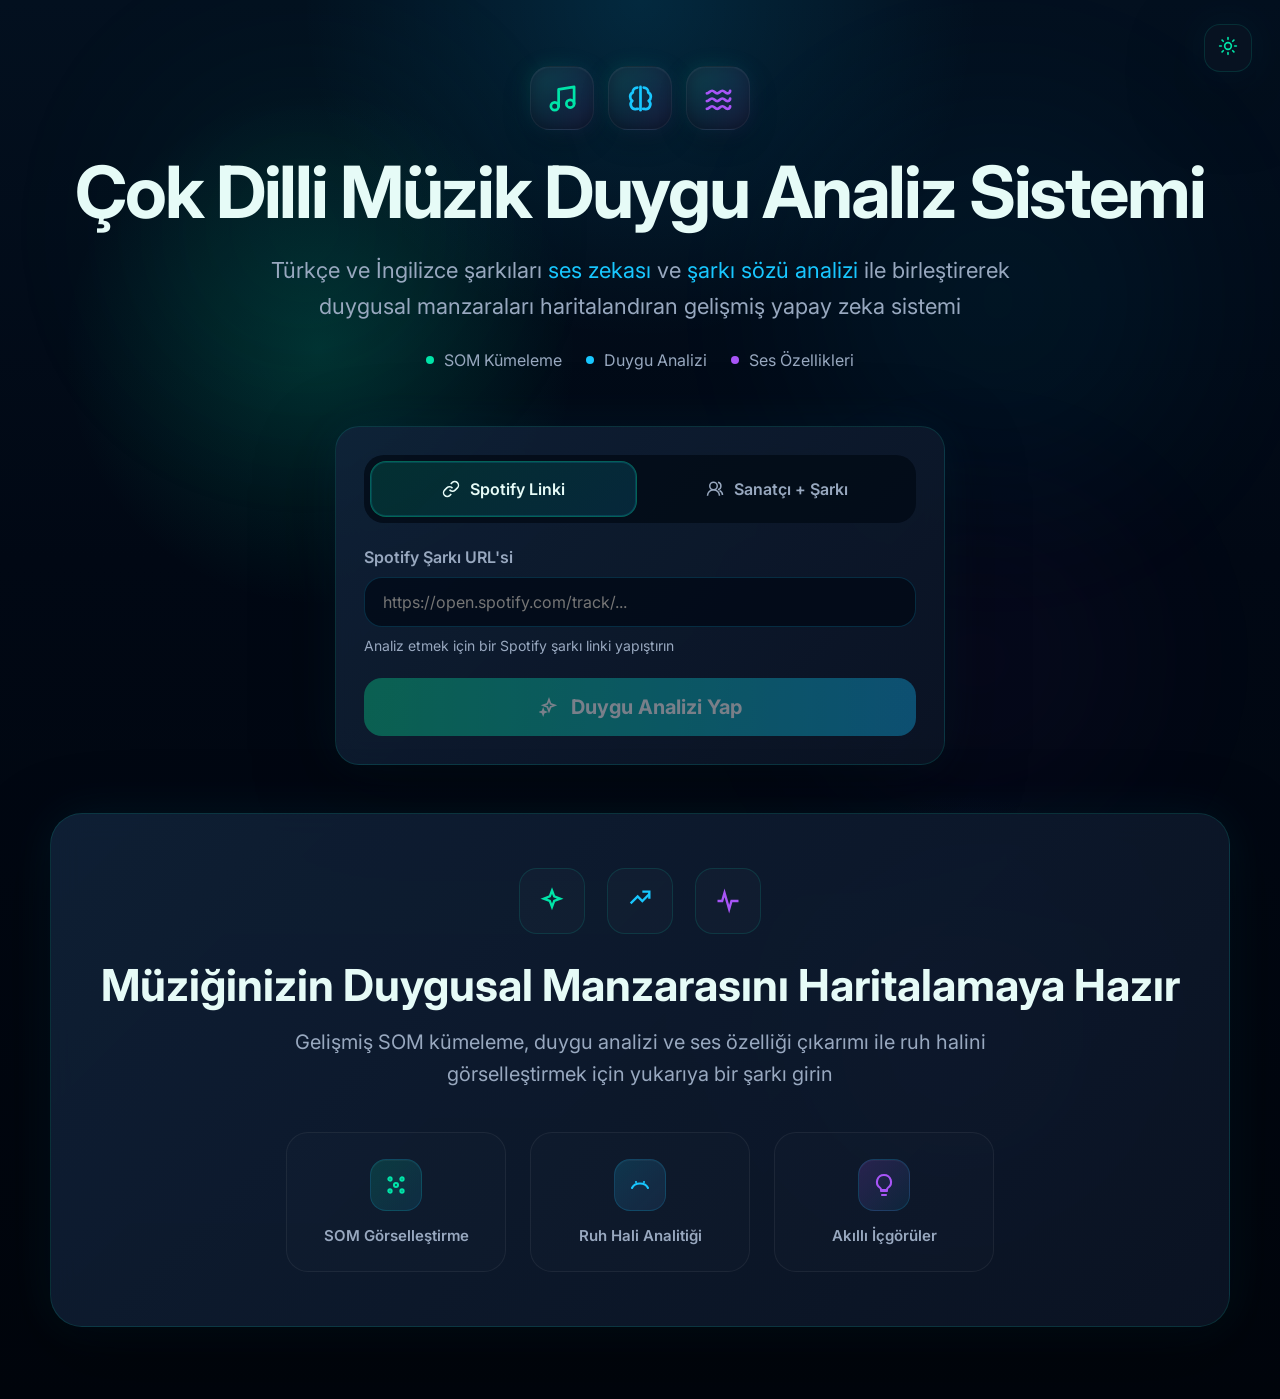
==== commit 02d76606: "chore: Proje yapısı düzenlendi, backend ve frontend entegrasyonu tamamlandı" ====
--- a/frontend/index.html
+++ b/frontend/index.html
@@ -9,6 +9,7 @@
   <link rel="preconnect" href="https://fonts.gstatic.com" crossorigin>
   <link href="https://fonts.googleapis.com/css2?family=Inter:wght@400;500;600;700;800&display=swap" rel="stylesheet">
   <link rel="stylesheet" href="styles.css" />
+  <link rel="stylesheet" href="styles-extra.css" />
 </head>
 
 <body data-theme="dark">
@@ -21,51 +22,32 @@
       <svg viewBox="0 0 24 24" fill="none" stroke="currentColor" stroke-width="2" stroke-linecap="round"
         stroke-linejoin="round">
         <circle cx="12" cy="12" r="4"></circle>
-        <path d="M12 2v2"></path>
-        <path d="M12 20v2"></path>
-        <path d="m4.93 4.93 1.41 1.41"></path>
-        <path d="m17.66 17.66 1.41 1.41"></path>
-        <path d="M2 12h2"></path>
-        <path d="M20 12h2"></path>
-        <path d="m6.34 17.66-1.41 1.41"></path>
-        <path d="m19.07 4.93-1.41 1.41"></path>
+        <path d="M12 2v2"></path><path d="M12 20v2"></path>
+        <path d="m4.93 4.93 1.41 1.41"></path><path d="m17.66 17.66 1.41 1.41"></path>
+        <path d="M2 12h2"></path><path d="M20 12h2"></path>
+        <path d="m6.34 17.66-1.41 1.41"></path><path d="m19.07 4.93-1.41 1.41"></path>
       </svg>
     </span>
   </button>
 
   <main class="page">
+    <!-- HERO -->
     <section class="hero container">
       <div class="hero-icons">
         <div class="icon-wrapper music-icon" aria-hidden="true">
-          <svg viewBox="0 0 24 24" fill="none" stroke="currentColor" stroke-width="2.1" stroke-linecap="round"
-            stroke-linejoin="round">
-            <path d="M9 18V5l12-2v13"></path>
-            <circle cx="6" cy="18" r="3"></circle>
-            <circle cx="18" cy="16" r="3"></circle>
-          </svg>
-        </div>
-
+          <svg viewBox="0 0 24 24" fill="none" stroke="currentColor" stroke-width="2.1" stroke-linecap="round" stroke-linejoin="round">
+            <path d="M9 18V5l12-2v13"></path><circle cx="6" cy="18" r="3"></circle><circle cx="18" cy="16" r="3"></circle>
+          </svg>
+        </div>
         <div class="icon-wrapper brain-icon" aria-hidden="true">
-          <svg viewBox="0 0 24 24" fill="none" stroke="currentColor" stroke-width="2.1" stroke-linecap="round"
-            stroke-linejoin="round">
-            <path d="M9.5 3.5A3.5 3.5 0 0 0 6 7v.3A3.7 3.7 0 0 0 4 10.7c0 1.3.66 2.45 1.68 3.1A3.6 3.6 0 0 0 9 20h1">
-            </path>
-            <path
-              d="M14.5 3.5A3.5 3.5 0 0 1 18 7v.3a3.7 3.7 0 0 1 2 3.4c0 1.3-.66 2.45-1.68 3.1A3.6 3.6 0 0 1 15 20h-1">
-            </path>
+          <svg viewBox="0 0 24 24" fill="none" stroke="currentColor" stroke-width="2.1" stroke-linecap="round" stroke-linejoin="round">
+            <path d="M9.5 3.5A3.5 3.5 0 0 0 6 7v.3A3.7 3.7 0 0 0 4 10.7c0 1.3.66 2.45 1.68 3.1A3.6 3.6 0 0 0 9 20h1"></path>
+            <path d="M14.5 3.5A3.5 3.5 0 0 1 18 7v.3a3.7 3.7 0 0 1 2 3.4c0 1.3-.66 2.45-1.68 3.1A3.6 3.6 0 0 1 15 20h-1"></path>
             <path d="M12 3v18"></path>
-            <path d="M9 8h.01"></path>
-            <path d="M15 8h.01"></path>
-            <path d="M8.5 12H12"></path>
-            <path d="M12 12h3.5"></path>
-            <path d="M10 16h2"></path>
-            <path d="M12 16h2"></path>
-          </svg>
-        </div>
-
+          </svg>
+        </div>
         <div class="icon-wrapper wave-icon" aria-hidden="true">
-          <svg viewBox="0 0 24 24" fill="none" stroke="currentColor" stroke-width="2.1" stroke-linecap="round"
-            stroke-linejoin="round">
+          <svg viewBox="0 0 24 24" fill="none" stroke="currentColor" stroke-width="2.1" stroke-linecap="round" stroke-linejoin="round">
             <path d="M3 8c2 0 2-2 4-2s2 2 4 2 2-2 4-2 2 2 4 2 2-2 2-2"></path>
             <path d="M3 14c2 0 2-2 4-2s2 2 4 2 2-2 4-2 2 2 4 2 2-2 2-2"></path>
             <path d="M3 20c2 0 2-2 4-2s2 2 4 2 2-2 4-2 2 2 4 2 2-2 2-2"></path>
@@ -86,6 +68,7 @@
       </div>
     </section>
 
+    <!-- ANALYZER (input form) -->
     <section class="analyzer container glass-panel">
       <div class="input-tabs" role="tablist" aria-label="Girdi tipi seçimi">
         <button class="tab-btn active" data-mode="spotify" role="tab" aria-selected="true">
@@ -97,10 +80,8 @@
         </button>
         <button class="tab-btn" data-mode="manual" role="tab" aria-selected="false">
           <svg viewBox="0 0 24 24" fill="none" stroke="currentColor" stroke-width="2">
-            <path d="M18 21a8 8 0 0 0-16 0"></path>
-            <circle cx="10" cy="8" r="5"></circle>
-            <path d="M22 20c0-3-2-5-4-6"></path>
-            <path d="M16 3.13a5 5 0 0 1 0 9.75"></path>
+            <path d="M18 21a8 8 0 0 0-16 0"></path><circle cx="10" cy="8" r="5"></circle>
+            <path d="M22 20c0-3-2-5-4-6"></path><path d="M16 3.13a5 5 0 0 1 0 9.75"></path>
           </svg>
           Sanatçı + Şarkı
         </button>
@@ -116,7 +97,6 @@
         <div class="mode-panel hidden" id="manualPanel">
           <label class="field-label" for="artistName">Sanatçı Adı</label>
           <input id="artistName" class="field-input" type="text" placeholder="Sezen Aksu" />
-
           <label class="field-label second-label" for="songName">Şarkı Adı</label>
           <input id="songName" class="field-input" type="text" placeholder="Zalim" />
           <p class="helper-text">Manuel analiz için hem sanatçı hem de şarkı adını girin</p>
@@ -130,78 +110,43 @@
           Duygu Analizi Yap
         </button>
       </form>
-    </section>
-
+
+      <!-- API hatası göstergesi -->
+      <div id="errorBanner" class="error-banner hidden"></div>
+    </section>
+
+    <!-- EMPTY STATE -->
     <section class="container state-panel glass-panel" id="emptyState">
       <div class="state-icons">
         <span class="mini-icon mini-green">
-          <svg viewBox="0 0 24 24" fill="none" stroke="currentColor" stroke-width="2">
-            <path d="m12 3 1.9 5.1L19 10l-5.1 1.9L12 17l-1.9-5.1L5 10l5.1-1.9L12 3Z"></path>
-          </svg>
+          <svg viewBox="0 0 24 24" fill="none" stroke="currentColor" stroke-width="2"><path d="m12 3 1.9 5.1L19 10l-5.1 1.9L12 17l-1.9-5.1L5 10l5.1-1.9L12 3Z"></path></svg>
         </span>
         <span class="mini-icon mini-cyan">
-          <svg viewBox="0 0 24 24" fill="none" stroke="currentColor" stroke-width="2">
-            <path d="m4 14 6-6 4 4 6-6"></path>
-            <path d="M20 10V4h-6"></path>
-          </svg>
+          <svg viewBox="0 0 24 24" fill="none" stroke="currentColor" stroke-width="2"><path d="m4 14 6-6 4 4 6-6"></path><path d="M20 10V4h-6"></path></svg>
         </span>
         <span class="mini-icon mini-purple">
-          <svg viewBox="0 0 24 24" fill="none" stroke="currentColor" stroke-width="2">
-            <path d="M3 12h4l2-7 4 14 2-7h6"></path>
-          </svg>
+          <svg viewBox="0 0 24 24" fill="none" stroke="currentColor" stroke-width="2"><path d="M3 12h4l2-7 4 14 2-7h6"></path></svg>
         </span>
       </div>
       <h2>Müziğinizin Duygusal Manzarasını Haritalamaya Hazır</h2>
-      <p>Gelişmiş SOM kümeleme, duygu analizi ve ses özelliği çıkarımı ile ruh halini görselleştirmek için yukarıya bir
-        şarkı girin</p>
+      <p>Gelişmiş SOM kümeleme, duygu analizi ve ses özelliği çıkarımı ile ruh halini görselleştirmek için yukarıya bir şarkı girin</p>
       <div class="empty-grid">
-        <div class="empty-box">
-          <div class="empty-icon icon-som">
-            <svg viewBox="0 0 24 24" fill="none" stroke="currentColor" stroke-width="2.1" stroke-linecap="round"
-              stroke-linejoin="round">
-              <circle cx="6" cy="6" r="1.6"></circle>
-              <circle cx="18" cy="6" r="1.6"></circle>
-              <circle cx="6" cy="18" r="1.6"></circle>
-              <circle cx="18" cy="18" r="1.6"></circle>
-              <circle cx="12" cy="12" r="2"></circle>
-              <path d="M7.5 7.5 10.5 10.5"></path>
-              <path d="M16.5 7.5 13.5 10.5"></path>
-              <path d="M7.5 16.5 10.5 13.5"></path>
-              <path d="M16.5 16.5 13.5 13.5"></path>
-            </svg>
-          </div>
-          <strong>SOM Görselleştirme</strong>
-        </div>
-
-        <div class="empty-box">
-          <div class="empty-icon icon-mood">
-            <svg viewBox="0 0 24 24" fill="none" stroke="currentColor" stroke-width="2.1" stroke-linecap="round"
-              stroke-linejoin="round">
-              <path d="M4 15c1.2-2.8 3.8-4.5 8-4.5s6.8 1.7 8 4.5"></path>
-              <path d="M8 9h.01"></path>
-              <path d="M16 9h.01"></path>
-              <path d="M12 3v3"></path>
-              <path d="M5 6l2 2"></path>
-              <path d="M19 6l-2 2"></path>
-            </svg>
-          </div>
-          <strong>Ruh Hali Analitiği</strong>
-        </div>
-
-        <div class="empty-box">
-          <div class="empty-icon icon-insight">
-            <svg viewBox="0 0 24 24" fill="none" stroke="currentColor" stroke-width="2.1" stroke-linecap="round"
-              stroke-linejoin="round">
-              <path d="M9 18h6"></path>
-              <path d="M10 22h4"></path>
-              <path d="M12 2a7 7 0 0 0-4 12.75c.6.42 1 1.1 1 1.84V17h6v-.41c0-.74.4-1.42 1-1.84A7 7 0 0 0 12 2z"></path>
-            </svg>
-          </div>
-          <strong>Akıllı İçgörüler</strong>
-        </div>
-      </div>
-    </section>
-
+        <div class="empty-box"><div class="empty-icon icon-som">
+          <svg viewBox="0 0 24 24" fill="none" stroke="currentColor" stroke-width="2.1" stroke-linecap="round" stroke-linejoin="round">
+            <circle cx="6" cy="6" r="1.6"></circle><circle cx="18" cy="6" r="1.6"></circle><circle cx="6" cy="18" r="1.6"></circle><circle cx="18" cy="18" r="1.6"></circle><circle cx="12" cy="12" r="2"></circle>
+          </svg></div><strong>SOM Görselleştirme</strong></div>
+        <div class="empty-box"><div class="empty-icon icon-mood">
+          <svg viewBox="0 0 24 24" fill="none" stroke="currentColor" stroke-width="2.1" stroke-linecap="round" stroke-linejoin="round">
+            <path d="M4 15c1.2-2.8 3.8-4.5 8-4.5s6.8 1.7 8 4.5"></path><path d="M8 9h.01"></path><path d="M16 9h.01"></path>
+          </svg></div><strong>Ruh Hali Analitiği</strong></div>
+        <div class="empty-box"><div class="empty-icon icon-insight">
+          <svg viewBox="0 0 24 24" fill="none" stroke="currentColor" stroke-width="2.1" stroke-linecap="round" stroke-linejoin="round">
+            <path d="M9 18h6"></path><path d="M10 22h4"></path><path d="M12 2a7 7 0 0 0-4 12.75c.6.42 1 1.1 1 1.84V17h6v-.41c0-.74.4-1.42 1-1.84A7 7 0 0 0 12 2z"></path>
+          </svg></div><strong>Akıllı İçgörüler</strong></div>
+      </div>
+    </section>
+
+    <!-- LOADING -->
     <section class="container state-panel glass-panel hidden" id="loadingState">
       <div class="loader-ring"></div>
       <h2>Şarkınız Analiz Ediliyor</h2>
@@ -212,87 +157,87 @@
         <li>Duygusal koordinatlar hesaplanıyor</li>
         <li>SOM küme haritası oluşturuluyor</li>
       </ul>
-      <div class="grid-loader">
-        <span></span><span></span><span></span><span></span><span></span>
-        <span></span><span></span><span></span><span></span><span></span>
-        <span></span><span></span><span></span><span></span><span></span>
-        <span></span><span></span><span></span><span></span><span></span>
-        <span></span><span></span><span></span><span></span><span></span>
-      </div>
-    </section>
-
+    </section>
+
+    <!-- RESULTS -->
     <section class="container results hidden" id="resultsSection">
+      <!-- SOM panel -->
       <div class="glass-panel som-panel">
         <h2>Kendini Düzenleyen Harita Analizi</h2>
         <p>Duygusal konumlandırma ve ruh hali küme görselleştirmesi</p>
-
         <div class="som-map" id="somMap">
           <div class="som-region region-top-left">Enerjik</div>
           <div class="som-region region-top-right">Mutlu</div>
           <div class="som-region region-center">Nötr</div>
           <div class="som-region region-bottom-left">Sakin</div>
           <div class="som-region region-bottom-right">Melankolik</div>
-          <div class="coord-chip" id="coordChip">Konum: (3.2, 1.8)</div>
+          <div class="coord-chip" id="coordChip">Konum: (—, —)</div>
           <div class="song-marker" id="songMarker"></div>
         </div>
       </div>
 
+      <!-- Mood + Song info (with Spotify preview) -->
       <div class="result-grid top-grid">
         <article class="glass-panel summary-card">
           <div class="card-head">
             <div>
               <span class="eyebrow">Tahmin Edilen Ruh Hali</span>
-              <h3 id="moodTitle">Enerjik ve Mutlu</h3>
+              <h3 id="moodTitle">—</h3>
             </div>
             <div class="icon-badge badge-green">
               <svg viewBox="0 0 24 24" fill="none" stroke="currentColor" stroke-width="2">
-                <path
-                  d="M19 14c1.49-1.46 2-3.23 2-4.8A5.2 5.2 0 0 0 15.8 4C14.24 4 12.7 4.74 12 6c-.7-1.26-2.24-2-3.8-2A5.2 5.2 0 0 0 3 9.2c0 1.57.51 3.34 2 4.8L12 21Z">
-                </path>
+                <path d="M19 14c1.49-1.46 2-3.23 2-4.8A5.2 5.2 0 0 0 15.8 4C14.24 4 12.7 4.74 12 6c-.7-1.26-2.24-2-3.8-2A5.2 5.2 0 0 0 3 9.2c0 1.57.51 3.34 2 4.8L12 21Z"></path>
               </svg>
             </div>
           </div>
-
           <div class="metric-row">
-            <div class="metric-head"><span>Güven</span><strong id="confidenceValue">87%</strong></div>
+            <div class="metric-head"><span>Güven</span><strong id="confidenceValue">—</strong></div>
             <div class="metric-track"><span id="confidenceBar"></span></div>
           </div>
-
           <div class="metric-row">
-            <div class="metric-head"><span>Yoğunluk</span><strong id="intensityValue">78%</strong></div>
+            <div class="metric-head"><span>Yoğunluk</span><strong id="intensityValue">—</strong></div>
             <div class="metric-track purple"><span id="intensityBar"></span></div>
           </div>
-
-          <div class="card-footnote" id="footnote">Yüksek korelasyon tespit edildi</div>
+          <div class="card-footnote" id="footnote">—</div>
         </article>
 
         <article class="glass-panel song-card">
           <div class="card-head">
-            <div>
+            <div class="song-card__head-text">
               <span class="eyebrow">Şarkı Bilgisi</span>
-              <h3 id="songTitle">Yalnızlık Paylaşılmaz</h3>
-              <p class="artist" id="artistTitle">Teoman</p>
+              <h3 id="songTitle">—</h3>
+              <p class="artist" id="artistTitle">—</p>
             </div>
-            <div class="icon-badge badge-cyan">
-              <svg viewBox="0 0 24 24" fill="none" stroke="currentColor" stroke-width="2">
-                <path d="M9 18V5l12-2v13"></path>
-                <circle cx="6" cy="18" r="3"></circle>
-                <circle cx="18" cy="16" r="3"></circle>
-              </svg>
-            </div>
-          </div>
+            <img id="albumArt" class="album-art hidden" alt="Albüm kapağı" />
+          </div>
+
+          <!-- Spotify preview audio (30 sn) -->
+          <div id="previewPlayer" class="preview-player hidden">
+            <audio id="previewAudio" controls preload="none"></audio>
+            <a id="spotifyOpenLink" class="spotify-link" href="#" target="_blank" rel="noopener">
+              Spotify'da Aç →
+            </a>
+          </div>
+
           <div class="meta-list">
-            <div><span>Kaynak:</span> <strong id="sourceValue">Spotify</strong></div>
-            <div><span>Dil:</span> <strong class="pill" id="languageValue">Türkçe</strong></div>
+            <div><span>Kaynak:</span> <strong id="sourceValue">—</strong></div>
+            <div><span>Dil:</span> <strong class="pill" id="languageValue">—</strong></div>
           </div>
         </article>
       </div>
 
-
+      <!-- Audio features + Mood distribution -->
       <div class="result-grid charts-grid">
         <article class="glass-panel chart-card">
-          <h3>Ses Özellikleri</h3>
+          <div class="chart-card__head">
+            <h3>Müzikal DNA</h3>
+            <div class="legend">
+              <span><i class="dot dot-green"></i>Şarkı</span>
+              <span><i class="dot dot-cyan"></i>Hücre Ortalaması</span>
+            </div>
+          </div>
           <svg class="radar-svg" viewBox="0 0 420 320" id="radarChart"></svg>
+          <p class="chart-card__caption" id="dnaCaption">—</p>
         </article>
 
         <article class="glass-panel chart-card">
@@ -301,14 +246,66 @@
         </article>
       </div>
 
+      <!-- Lyrics analysis -->
       <article class="glass-panel chart-card full-width">
         <h3>Duygu Analizi</h3>
         <div class="vertical-chart" id="lyricsBars"></div>
       </article>
+
+      <!-- Neighbors panel -->
+      <article class="glass-panel chart-card full-width">
+        <div class="chart-card__head">
+          <h3>Komşu Şarkılar <small id="neighborsCount" class="muted"></small></h3>
+        </div>
+        <p class="muted">Aynı SOM hücresindeki diğer şarkılar — tıklayıp dinleyebilirsin.</p>
+        <div id="neighborsGrid" class="neighbors-grid"></div>
+      </article>
+
+      <!-- Word cloud -->
+      <article class="glass-panel chart-card full-width">
+        <div class="chart-card__head">
+          <h3>Bu Hücrenin Kelime Bulutu</h3>
+        </div>
+        <p class="muted">Bu duygusal bölgedeki şarkı sözlerinde en çok geçen kelimeler.</p>
+        <div id="wordCloud" class="word-cloud"></div>
+      </article>
+
+      <!-- Journey planner -->
+      <article class="glass-panel chart-card full-width">
+        <div class="chart-card__head">
+          <h3>Yolculuk Listesi Oluştur</h3>
+        </div>
+        <p class="muted">Şarkının bulunduğu hücreden seçtiğin bir bölgeye <strong>kademeli</strong> bir çalma listesi.</p>
+
+        <div class="journey-controls">
+          <div class="journey-field">
+            <label>Başlangıç</label>
+            <span id="journeyStart" class="journey-pill">—</span>
+          </div>
+          <div class="journey-field">
+            <label>Hedef Ruh Hali</label>
+            <select id="journeyTarget">
+              <option value="0,0">Enerjik (sol-üst)</option>
+              <option value="0,19">Mutlu (sağ-üst)</option>
+              <option value="10,10">Nötr (merkez)</option>
+              <option value="19,0">Sakin (sol-alt)</option>
+              <option value="19,19">Melankolik (sağ-alt)</option>
+            </select>
+          </div>
+          <div class="journey-field">
+            <label>Adım Sayısı</label>
+            <input type="number" id="journeySteps" min="3" max="20" value="8" />
+          </div>
+          <button id="journeyBtn" class="primary-btn journey-btn">Yolculuk Oluştur</button>
+        </div>
+
+        <p id="journeyNarrative" class="journey-narrative hidden"></p>
+        <ol id="journeyList" class="journey-list"></ol>
+      </article>
     </section>
   </main>
 
   <script src="script.js"></script>
 </body>
 
-</html>+</html>
--- a/frontend/styles-extra.css
+++ b/frontend/styles-extra.css
@@ -0,0 +1,322 @@
+/* ═══════════════════════════════════════════════════════════════════════════
+   MMMA — Backend entegrasyonu için ek bileşenler
+   styles.css'i değiştirmiyor; üzerine eklenir.
+   ═══════════════════════════════════════════════════════════════════════════ */
+
+/* Genel utility */
+.muted { color: var(--text-soft); font-size: 14px; margin: 6px 0 16px; }
+.chart-card__head {
+  display: flex;
+  align-items: baseline;
+  justify-content: space-between;
+  gap: 16px;
+  flex-wrap: wrap;
+}
+.chart-card__head h3 { margin: 0; }
+.chart-card__caption {
+  margin: 10px 0 0;
+  font-size: 14px;
+  color: var(--text-soft);
+}
+
+/* ─── Error banner ──────────────────────────────────────────────────────── */
+.error-banner {
+  margin-top: 18px;
+  padding: 14px 18px;
+  border-radius: 14px;
+  background: rgba(244, 67, 54, 0.08);
+  border: 1px solid rgba(244, 67, 54, 0.24);
+  color: #ff8a80;
+  font-size: 14px;
+  line-height: 1.5;
+}
+body[data-theme="light"] .error-banner {
+  background: rgba(244, 67, 54, 0.06);
+  color: #c62828;
+}
+
+/* ─── Radar legend ──────────────────────────────────────────────────────── */
+.legend {
+  display: inline-flex;
+  gap: 18px;
+  font-size: 13px;
+  color: var(--text-soft);
+}
+.legend span {
+  display: inline-flex;
+  align-items: center;
+  gap: 8px;
+}
+
+/* ─── Song card: Album art + Spotify preview ────────────────────────────── */
+.song-card .card-head {
+  align-items: flex-start;
+}
+.song-card__head-text {
+  flex: 1;
+  min-width: 0;
+}
+.song-card__head-text h3 {
+  overflow-wrap: anywhere;
+}
+.album-art {
+  width: 88px;
+  height: 88px;
+  border-radius: 14px;
+  object-fit: cover;
+  box-shadow: 0 12px 28px rgba(0, 0, 0, 0.32);
+  flex-shrink: 0;
+}
+.album-art.hidden { display: none; }
+
+.preview-player {
+  display: flex;
+  flex-direction: column;
+  gap: 10px;
+  margin-top: 18px;
+  padding: 14px;
+  border-radius: 16px;
+  background: rgba(0, 8, 20, 0.5);
+  border: 1px solid var(--border);
+}
+.preview-player.hidden { display: none; }
+.preview-player audio {
+  width: 100%;
+  height: 40px;
+}
+.spotify-link {
+  align-self: flex-start;
+  font-size: 13px;
+  color: var(--green);
+  text-decoration: none;
+  font-weight: 600;
+}
+.spotify-link:hover { text-decoration: underline; }
+
+body[data-theme="light"] .preview-player {
+  background: rgba(255, 255, 255, 0.7);
+}
+
+/* ─── Neighbors grid ────────────────────────────────────────────────────── */
+.neighbors-grid {
+  display: grid;
+  grid-template-columns: repeat(auto-fill, minmax(180px, 1fr));
+  gap: 14px;
+  margin-top: 8px;
+}
+.neighbor-card {
+  display: flex;
+  flex-direction: column;
+  gap: 10px;
+  padding: 14px;
+  border-radius: 16px;
+  background: rgba(0, 8, 20, 0.45);
+  border: 1px solid var(--border);
+  transition: transform 0.18s ease, border-color 0.18s ease;
+  cursor: pointer;
+}
+.neighbor-card:hover {
+  transform: translateY(-2px);
+  border-color: rgba(0, 228, 168, 0.4);
+}
+.neighbor-card img {
+  width: 100%;
+  aspect-ratio: 1;
+  border-radius: 10px;
+  object-fit: cover;
+  background: rgba(255, 255, 255, 0.04);
+}
+.neighbor-card .neighbor-title {
+  font-size: 14px;
+  font-weight: 600;
+  overflow: hidden;
+  text-overflow: ellipsis;
+  display: -webkit-box;
+  -webkit-line-clamp: 2;
+  -webkit-box-orient: vertical;
+}
+.neighbor-card .neighbor-artist {
+  font-size: 12px;
+  color: var(--text-soft);
+}
+.neighbor-card audio {
+  width: 100%;
+  height: 32px;
+  margin-top: 4px;
+}
+.neighbor-card.no-preview audio { display: none; }
+.neighbor-card.no-preview::after {
+  content: "Önizleme yok";
+  font-size: 11px;
+  color: var(--text-soft);
+  font-style: italic;
+}
+
+body[data-theme="light"] .neighbor-card {
+  background: rgba(255, 255, 255, 0.66);
+}
+
+/* ─── Word cloud ────────────────────────────────────────────────────────── */
+.word-cloud {
+  display: flex;
+  flex-wrap: wrap;
+  gap: 10px 16px;
+  align-items: center;
+  justify-content: center;
+  padding: 24px 18px;
+  border-radius: 18px;
+  background: rgba(0, 8, 20, 0.4);
+  border: 1px solid var(--border);
+  min-height: 220px;
+}
+.word-cloud .wc-item {
+  font-weight: 700;
+  line-height: 1.1;
+  transition: transform 0.15s ease;
+}
+.word-cloud .wc-item:hover {
+  transform: scale(1.08);
+}
+.word-cloud .empty-state {
+  color: var(--text-soft);
+  font-style: italic;
+}
+body[data-theme="light"] .word-cloud {
+  background: rgba(255, 255, 255, 0.65);
+}
+
+/* ─── Journey planner ──────────────────────────────────────────────────── */
+.journey-controls {
+  display: grid;
+  grid-template-columns: 1fr 1fr 100px auto;
+  gap: 14px;
+  align-items: end;
+  margin: 18px 0 8px;
+}
+.journey-field {
+  display: flex;
+  flex-direction: column;
+  gap: 6px;
+}
+.journey-field label {
+  font-size: 13px;
+  color: var(--text-soft);
+  font-weight: 600;
+}
+.journey-field select,
+.journey-field input {
+  height: 44px;
+  border-radius: 14px;
+  border: 1px solid rgba(24, 199, 255, 0.2);
+  background: rgba(0, 8, 20, 0.7);
+  color: var(--text);
+  padding: 0 14px;
+  outline: none;
+  font: inherit;
+}
+.journey-pill {
+  display: inline-flex;
+  align-items: center;
+  padding: 0 14px;
+  height: 44px;
+  border-radius: 14px;
+  background: rgba(0, 228, 168, 0.1);
+  border: 1px solid rgba(0, 228, 168, 0.3);
+  color: var(--green);
+  font-weight: 600;
+  font-size: 14px;
+}
+.journey-btn {
+  margin-top: 0;
+  width: auto;
+  min-height: 44px;
+  padding: 0 22px;
+  font-size: 16px;
+}
+
+.journey-narrative {
+  margin: 18px 0 12px;
+  padding: 14px 18px;
+  border-radius: 14px;
+  background: linear-gradient(90deg, rgba(0, 228, 168, 0.08), rgba(24, 199, 255, 0.08));
+  border: 1px solid rgba(0, 228, 168, 0.18);
+  color: var(--text);
+  font-style: italic;
+  line-height: 1.6;
+}
+.journey-narrative.hidden { display: none; }
+
+.journey-list {
+  list-style: none;
+  padding: 0;
+  margin: 0;
+  display: flex;
+  flex-direction: column;
+  gap: 10px;
+}
+.journey-list li {
+  display: grid;
+  grid-template-columns: 36px 56px 1fr auto;
+  align-items: center;
+  gap: 14px;
+  padding: 10px 14px;
+  border-radius: 14px;
+  background: rgba(0, 8, 20, 0.4);
+  border: 1px solid var(--border);
+}
+.journey-list .step-no {
+  width: 36px;
+  height: 36px;
+  border-radius: 50%;
+  display: grid;
+  place-items: center;
+  background: linear-gradient(135deg, var(--green), var(--cyan));
+  color: #001a14;
+  font-weight: 700;
+}
+.journey-list img {
+  width: 56px;
+  height: 56px;
+  border-radius: 10px;
+  object-fit: cover;
+  background: rgba(255, 255, 255, 0.04);
+}
+.journey-list .song-title {
+  font-weight: 600;
+}
+.journey-list .song-artist {
+  color: var(--text-soft);
+  font-size: 13px;
+}
+.journey-list audio {
+  height: 32px;
+  width: 200px;
+}
+.journey-list .cell-coord {
+  font-size: 12px;
+  color: var(--text-soft);
+  font-family: ui-monospace, monospace;
+}
+
+body[data-theme="light"] .journey-list li,
+body[data-theme="light"] .journey-field select,
+body[data-theme="light"] .journey-field input {
+  background: rgba(255, 255, 255, 0.72);
+}
+
+/* ─── Responsive ───────────────────────────────────────────────────────── */
+@media (max-width: 768px) {
+  .journey-controls {
+    grid-template-columns: 1fr;
+  }
+  .album-art { width: 64px; height: 64px; }
+  .journey-list li {
+    grid-template-columns: 32px 48px 1fr;
+    grid-template-rows: auto auto;
+  }
+  .journey-list audio {
+    grid-column: 1 / -1;
+    width: 100%;
+  }
+  .journey-list .cell-coord { display: none; }
+}
